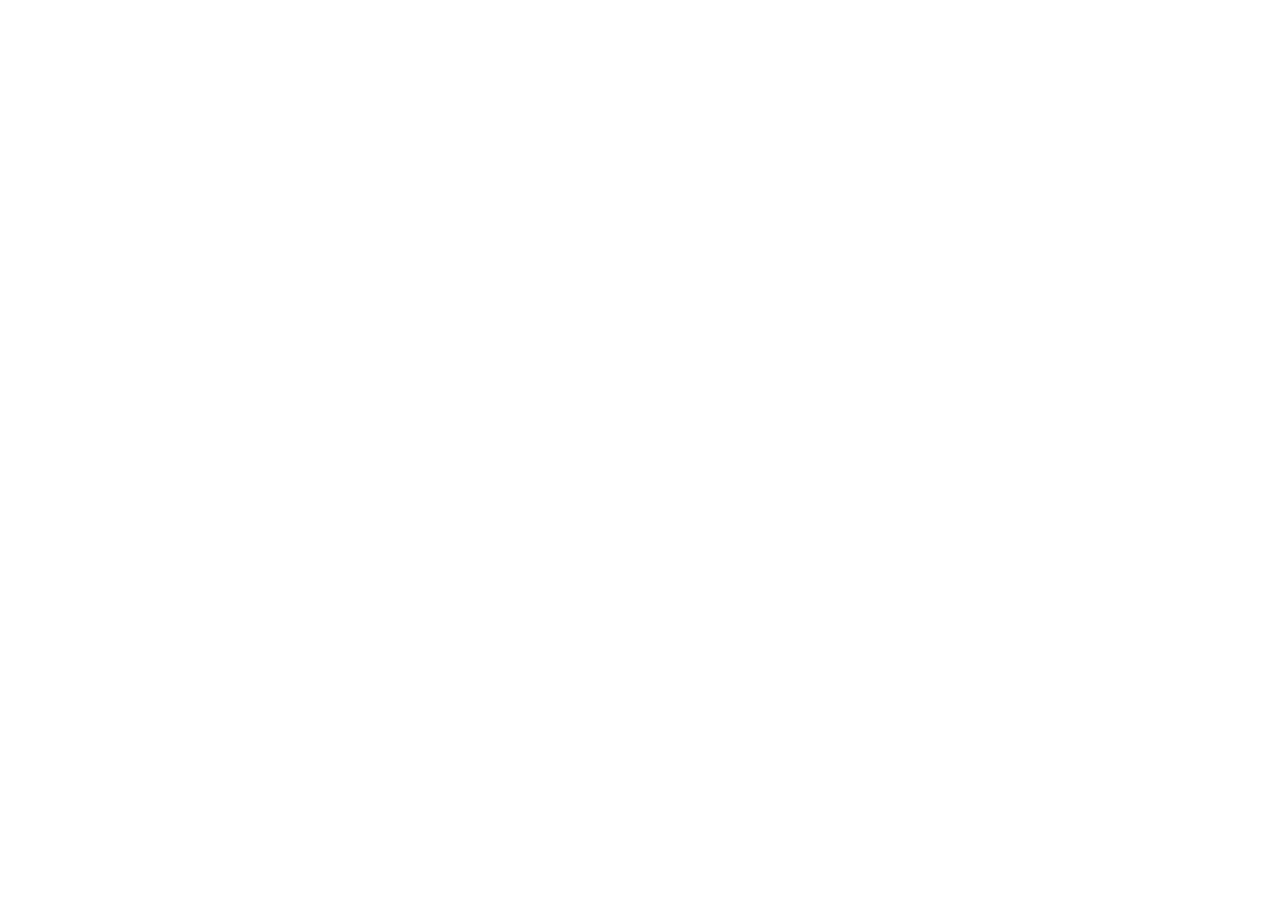
==== index.html @ a4e5b9de "Adicionar arquivos: index.html e README-github-pages.md" ====
<!DOCTYPE html>
<html lang="pt-BR">
<head>
    <meta charset="UTF-8">
    <meta name="viewport" content="width=device-width, initial-scale=1.0">
    <title>Briefing</title>
</head>
<body>
    <!-- Seu arquivo index.html será carregado aqui -->
</body>
</html>
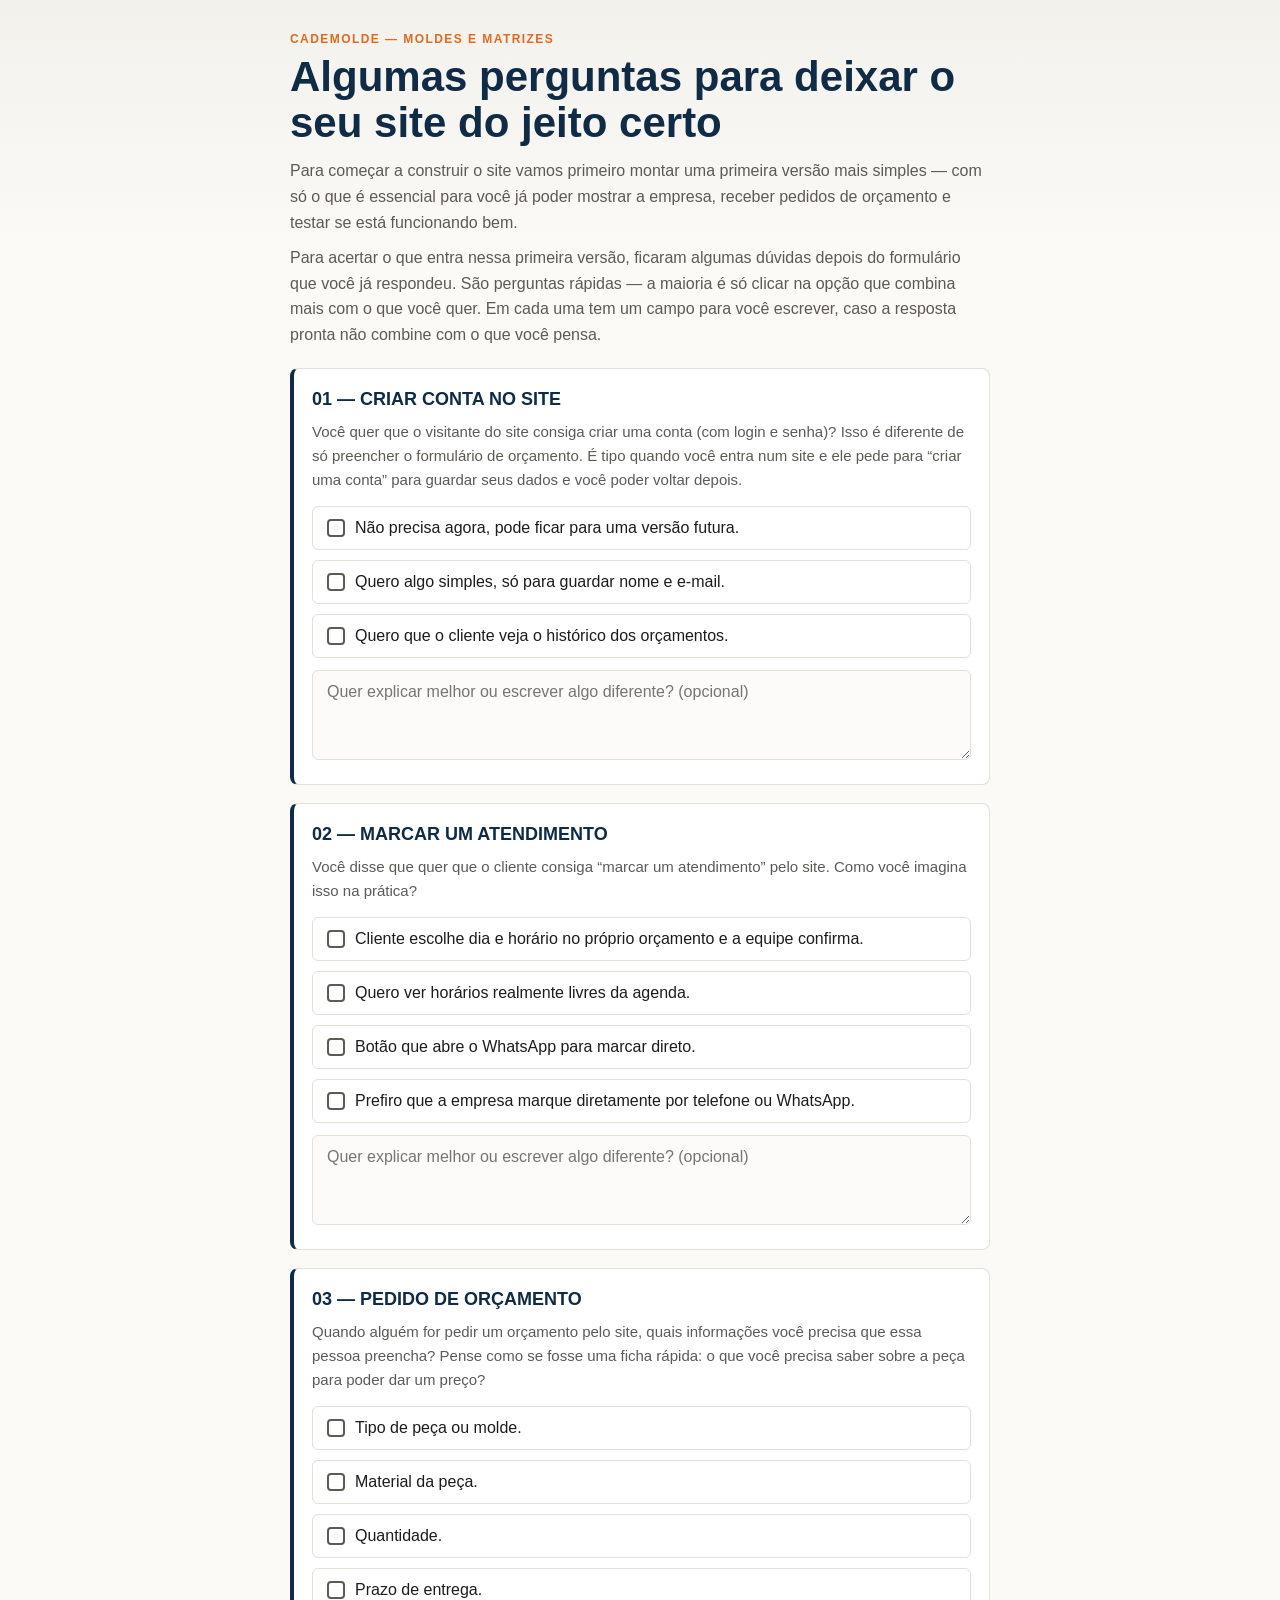
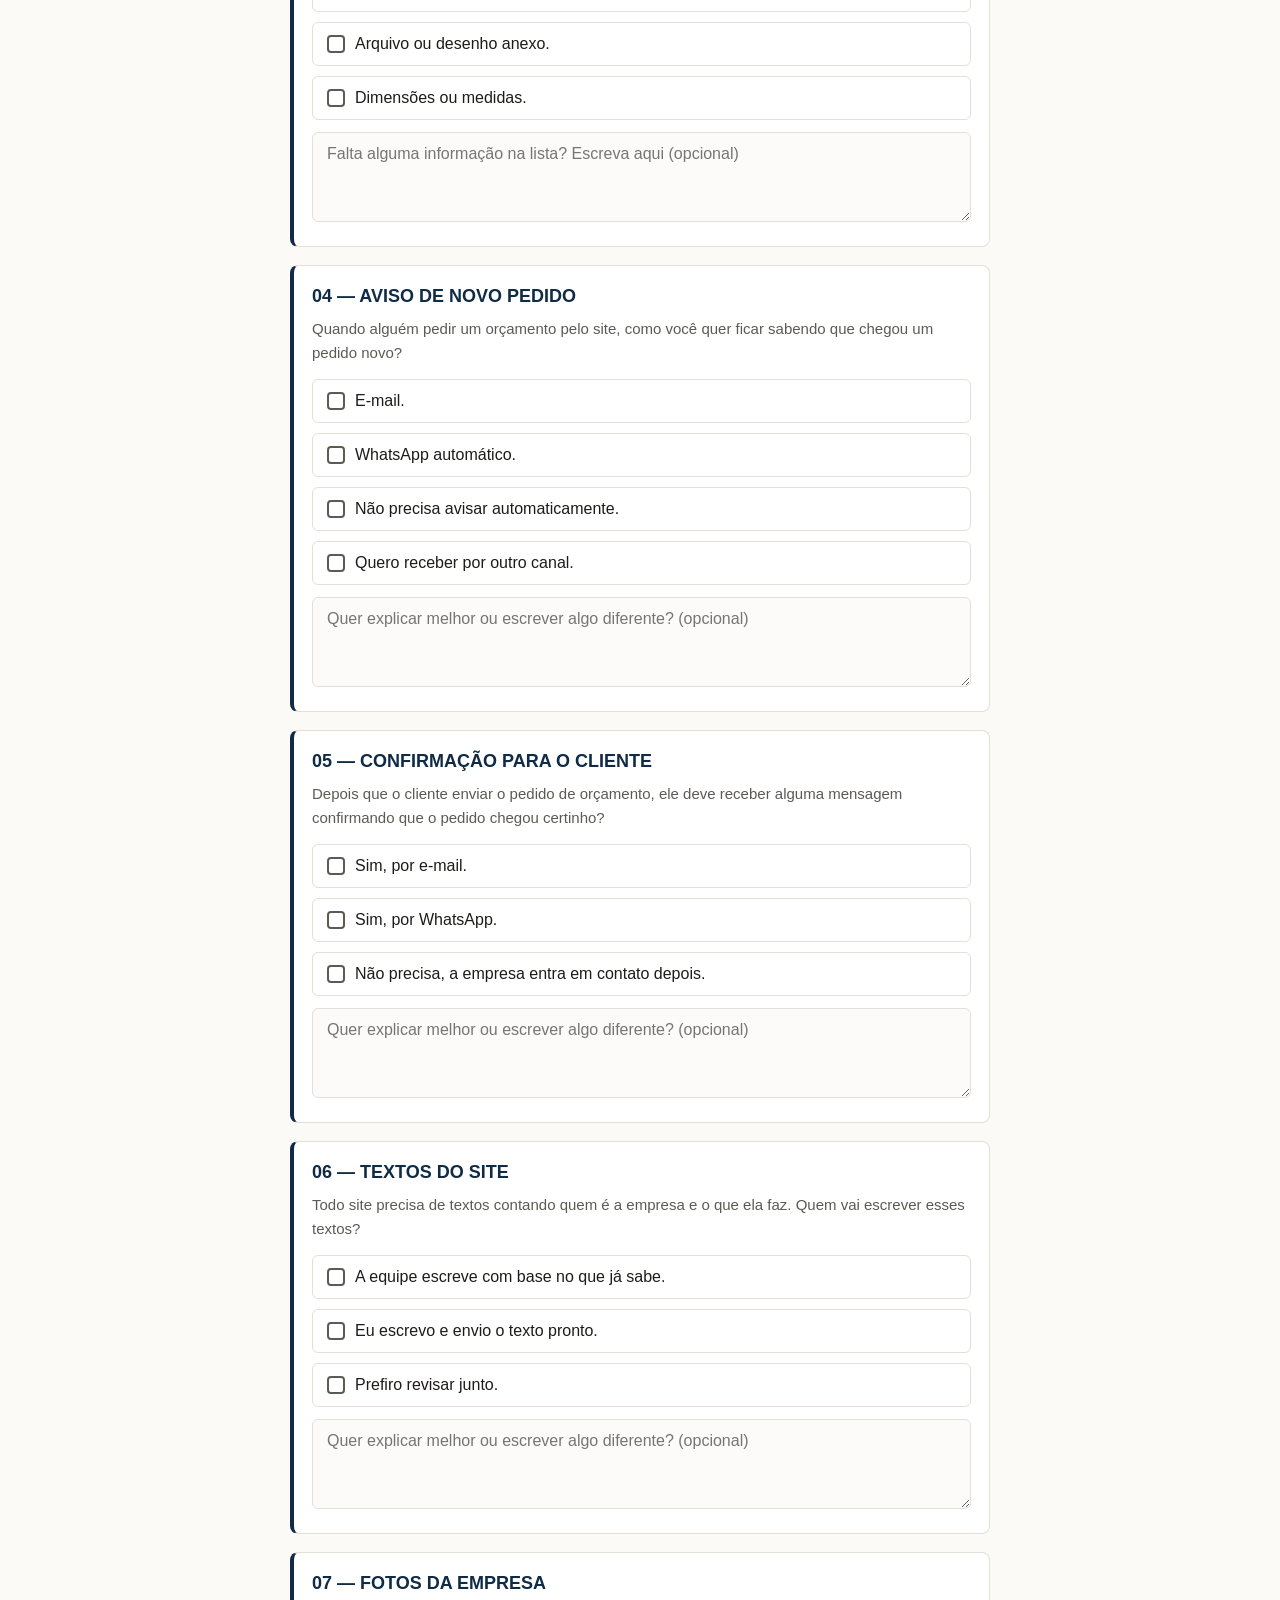
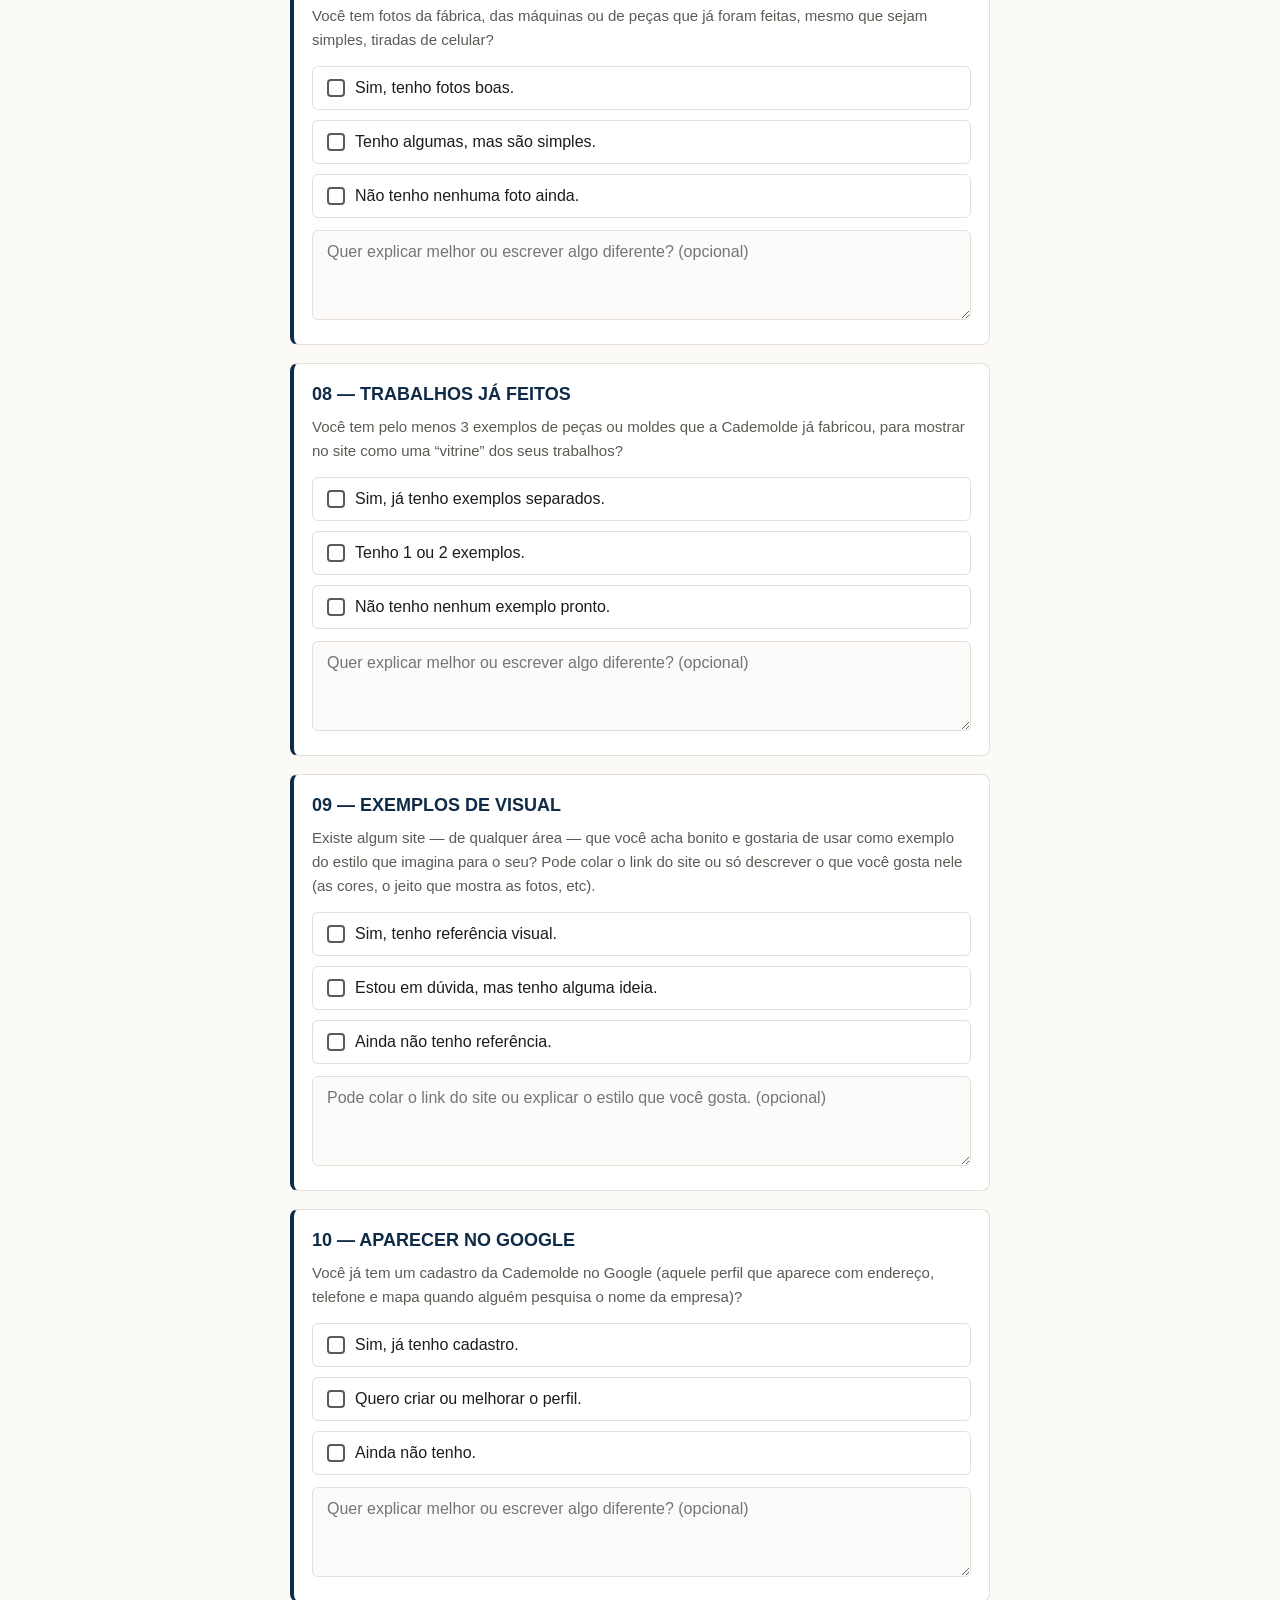
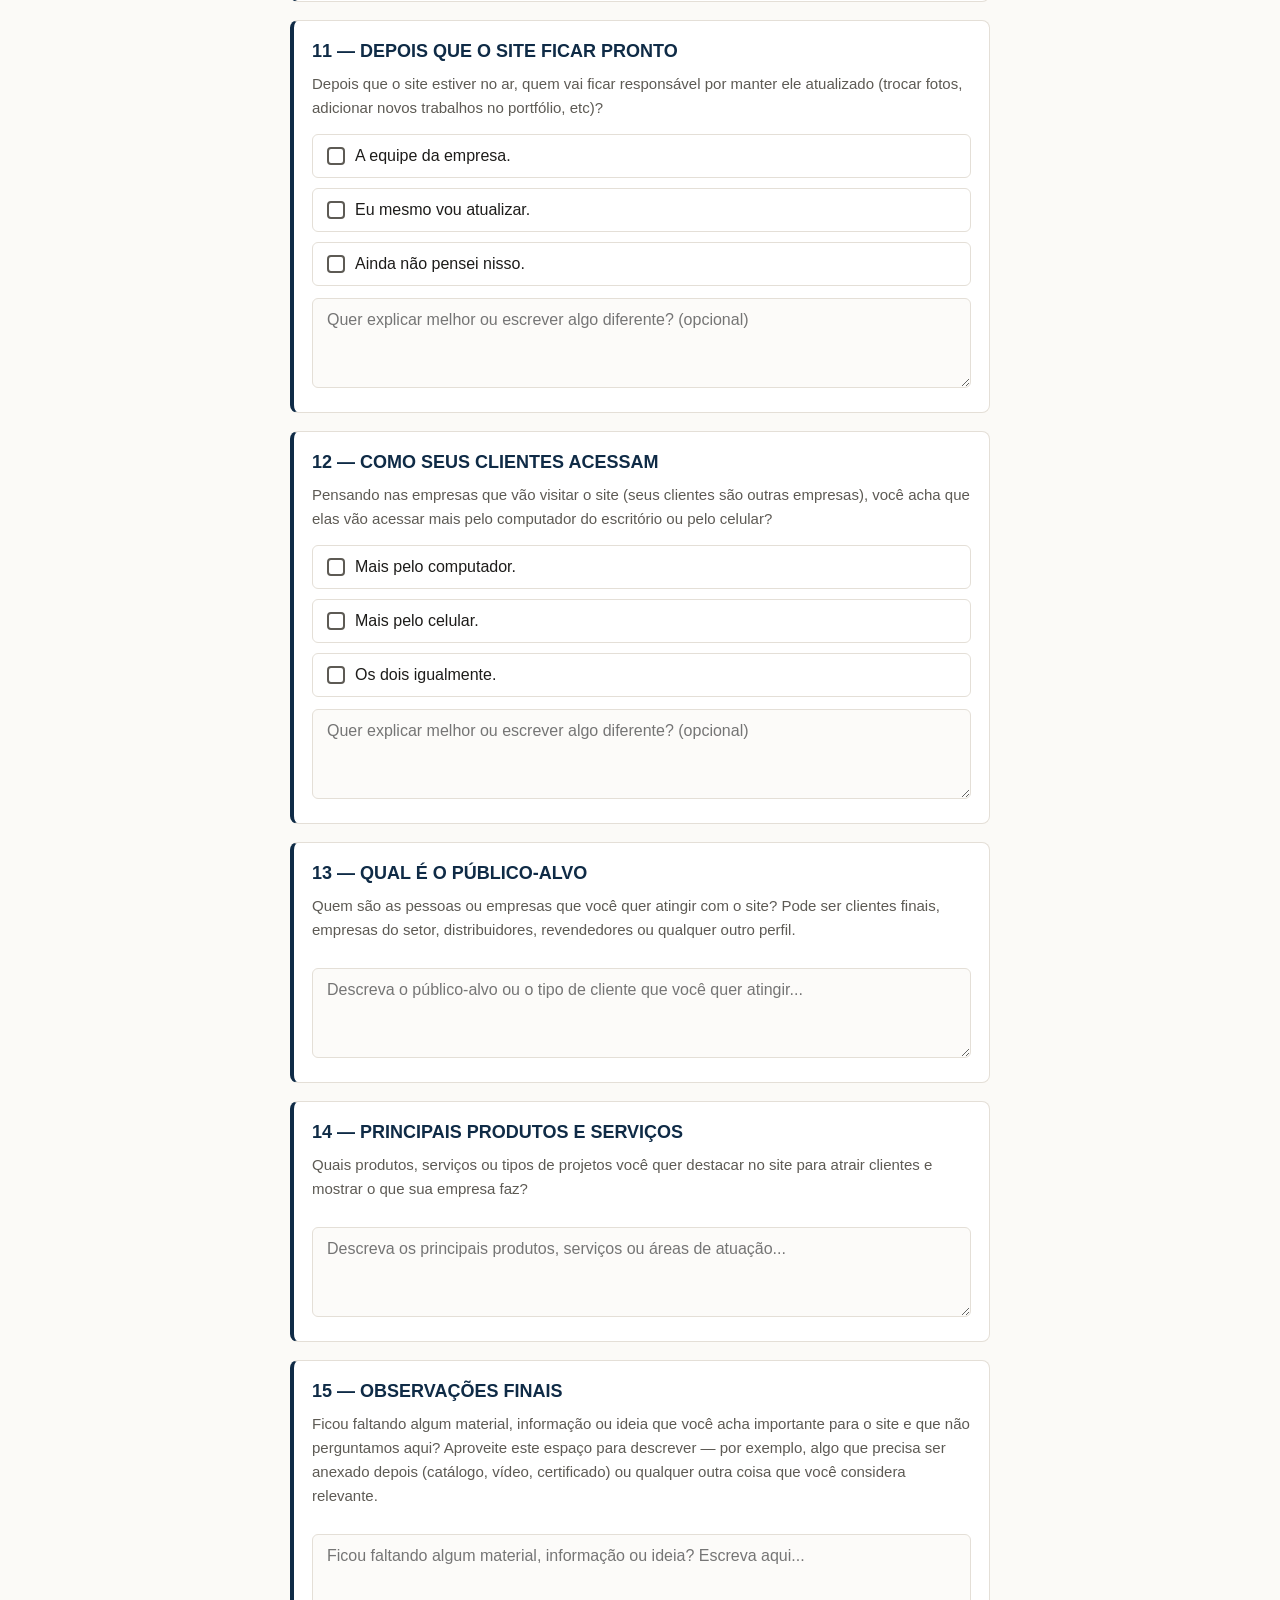
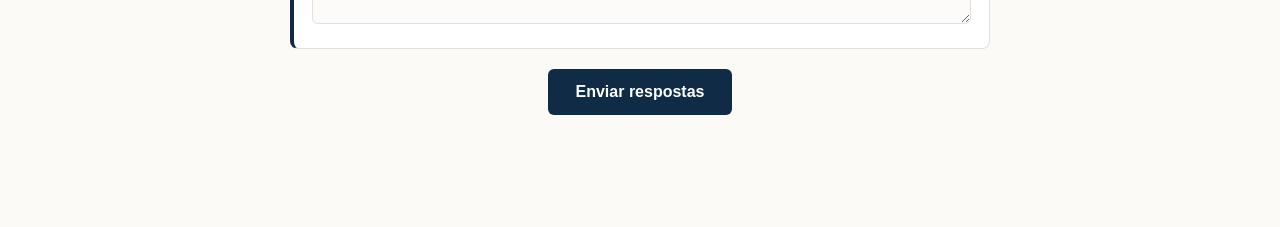
==== commit b60be5bb: "Ajusta briefing com campos de texto e novas perguntas" ====
--- a/index.html
+++ b/index.html
@@ -1,11 +1,426 @@
 <!DOCTYPE html>
 <html lang="pt-BR">
 <head>
-    <meta charset="UTF-8">
-    <meta name="viewport" content="width=device-width, initial-scale=1.0">
-    <title>Briefing</title>
+  <meta charset="UTF-8" />
+  <meta name="viewport" content="width=device-width, initial-scale=1.0" />
+  <title>Briefing Cademolde</title>
+  <style>
+    :root {
+      --navy: #0f2b46;
+      --orange: #e06a1f;
+      --bg: #f5f1ea;
+      --paper: #ffffff;
+      --line: #e4dfd7;
+      --text: #1d1c1a;
+      --muted: #5d5a54;
+      --success: #2f6e4e;
+    }
+
+    * { box-sizing: border-box; }
+    body {
+      margin: 0;
+      background: linear-gradient(180deg, #f3f1ec 0%, #fbfaf7 260px);
+      color: var(--text);
+      font-family: Arial, Helvetica, sans-serif;
+      padding: 32px 18px 80px;
+    }
+    .wrap {
+      max-width: 700px;
+      margin: 0 auto;
+    }
+    .header {
+      margin-bottom: 20px;
+    }
+    .badge {
+      font-size: 12px;
+      text-transform: uppercase;
+      letter-spacing: 0.12em;
+      color: var(--orange);
+      font-weight: 700;
+      margin-bottom: 8px;
+    }
+    h1 {
+      margin: 0 0 12px;
+      font-size: clamp(28px, 4vw, 42px);
+      color: var(--navy);
+      line-height: 1.1;
+    }
+    p {
+      color: var(--muted);
+      line-height: 1.6;
+      margin: 0 0 10px;
+    }
+    .card {
+      background: var(--paper);
+      border: 1px solid var(--line);
+      border-left: 4px solid var(--navy);
+      border-radius: 8px;
+      padding: 20px 18px;
+      margin-bottom: 18px;
+    }
+    .question {
+      font-size: 18px;
+      font-weight: 700;
+      color: var(--navy);
+      margin-bottom: 10px;
+    }
+    .subtitle {
+      color: var(--muted);
+      line-height: 1.6;
+      margin: 0 0 14px;
+      font-size: 15px;
+    }
+    .options {
+      display: flex;
+      flex-direction: column;
+      gap: 10px;
+    }
+    .option {
+      display: flex;
+      align-items: center;
+      gap: 10px;
+      padding: 12px 14px;
+      border: 1px solid var(--line);
+      border-radius: 6px;
+      cursor: pointer;
+      transition: all 0.15s ease;
+      background: #fff;
+    }
+    .option:hover {
+      border-color: var(--navy);
+    }
+    .option.selected {
+      border-color: var(--orange);
+      background: #fff8f2;
+    }
+    .radio-mark {
+      width: 18px;
+      height: 18px;
+      border-radius: 4px;
+      border: 2px solid var(--muted);
+      position: relative;
+      flex-shrink: 0;
+      background: #fff;
+    }
+    .option.selected .radio-mark {
+      border-color: var(--orange);
+      background: #fff8f2;
+    }
+    .option.selected .radio-mark::after {
+      content: "";
+      position: absolute;
+      left: 5px;
+      top: 1px;
+      width: 5px;
+      height: 10px;
+      border: solid var(--orange);
+      border-width: 0 3px 3px 0;
+      transform: rotate(45deg);
+    }
+    textarea, input {
+      width: 100%;
+      padding: 12px 14px;
+      border: 1px solid var(--line);
+      border-radius: 6px;
+      resize: vertical;
+      font: inherit;
+      background: #fcfbf9;
+    }
+    textarea {
+      min-height: 90px;
+      margin-top: 12px;
+    }
+    .submit-area {
+      text-align: center;
+      margin-top: 20px;
+    }
+    button {
+      background: var(--navy);
+      color: white;
+      border: none;
+      border-radius: 6px;
+      padding: 14px 28px;
+      font-size: 16px;
+      font-weight: 700;
+      cursor: pointer;
+    }
+    button:disabled {
+      opacity: 0.7;
+      cursor: not-allowed;
+    }
+    .status {
+      min-height: 20px;
+      margin-top: 12px;
+      color: var(--muted);
+      font-size: 14px;
+    }
+    .success {
+      display: none;
+      text-align: center;
+      background: var(--paper);
+      border: 1px solid var(--line);
+      border-radius: 8px;
+      padding: 28px 18px;
+      margin-top: 20px;
+    }
+    .success.show { display: block; }
+    .success .check {
+      width: 48px;
+      height: 48px;
+      border-radius: 50%;
+      border: 2px solid var(--success);
+      color: var(--success);
+      font-size: 28px;
+      display: flex;
+      align-items: center;
+      justify-content: center;
+      margin: 0 auto 14px;
+    }
+  </style>
 </head>
 <body>
-    <!-- Seu arquivo index.html será carregado aqui -->
+  <div class="wrap">
+    <div class="header">
+      <div class="badge">CADEMOLDE — MOLDES E MATRIZES</div>
+      <h1>Algumas perguntas para deixar o seu site do jeito certo</h1>
+      <p>Para começar a construir o site vamos primeiro montar uma primeira versão mais simples — com só o que é essencial para você já poder mostrar a empresa, receber pedidos de orçamento e testar se está funcionando bem.</p>
+      <p>Para acertar o que entra nessa primeira versão, ficaram algumas dúvidas depois do formulário que você já respondeu. São perguntas rápidas — a maioria é só clicar na opção que combina mais com o que você quer. Em cada uma tem um campo para você escrever, caso a resposta pronta não combine com o que você pensa.</p>
+    </div>
+
+    <form id="briefingForm">
+      <div class="card">
+        <div class="question">01 — CRIAR CONTA NO SITE</div>
+        <p class="subtitle">Você quer que o visitante do site consiga criar uma conta (com login e senha)? Isso é diferente de só preencher o formulário de orçamento. É tipo quando você entra num site e ele pede para “criar uma conta” para guardar seus dados e você poder voltar depois.</p>
+        <div class="options">
+          <label class="option"><span class="radio-mark"></span><span>Não precisa agora, pode ficar para uma versão futura.</span></label>
+          <label class="option"><span class="radio-mark"></span><span>Quero algo simples, só para guardar nome e e-mail.</span></label>
+          <label class="option"><span class="radio-mark"></span><span>Quero que o cliente veja o histórico dos orçamentos.</span></label>
+        </div>
+        <textarea class="custom-answer" placeholder="Quer explicar melhor ou escrever algo diferente? (opcional)"></textarea>
+      </div>
+
+      <div class="card">
+        <div class="question">02 — MARCAR UM ATENDIMENTO</div>
+        <p class="subtitle">Você disse que quer que o cliente consiga “marcar um atendimento” pelo site. Como você imagina isso na prática?</p>
+        <div class="options">
+          <label class="option"><span class="radio-mark"></span><span>Cliente escolhe dia e horário no próprio orçamento e a equipe confirma.</span></label>
+          <label class="option"><span class="radio-mark"></span><span>Quero ver horários realmente livres da agenda.</span></label>
+          <label class="option"><span class="radio-mark"></span><span>Botão que abre o WhatsApp para marcar direto.</span></label>
+          <label class="option"><span class="radio-mark"></span><span>Prefiro que a empresa marque diretamente por telefone ou WhatsApp.</span></label>
+        </div>
+        <textarea class="custom-answer" placeholder="Quer explicar melhor ou escrever algo diferente? (opcional)"></textarea>
+      </div>
+
+      <div class="card">
+        <div class="question">03 — PEDIDO DE ORÇAMENTO</div>
+        <p class="subtitle">Quando alguém for pedir um orçamento pelo site, quais informações você precisa que essa pessoa preencha? Pense como se fosse uma ficha rápida: o que você precisa saber sobre a peça para poder dar um preço?</p>
+        <div class="options">
+          <label class="option"><span class="radio-mark"></span><span>Tipo de peça ou molde.</span></label>
+          <label class="option"><span class="radio-mark"></span><span>Material da peça.</span></label>
+          <label class="option"><span class="radio-mark"></span><span>Quantidade.</span></label>
+          <label class="option"><span class="radio-mark"></span><span>Prazo de entrega.</span></label>
+          <label class="option"><span class="radio-mark"></span><span>Arquivo ou desenho anexo.</span></label>
+          <label class="option"><span class="radio-mark"></span><span>Dimensões ou medidas.</span></label>
+        </div>
+        <textarea class="custom-answer" placeholder="Falta alguma informação na lista? Escreva aqui (opcional)"></textarea>
+      </div>
+
+      <div class="card">
+        <div class="question">04 — AVISO DE NOVO PEDIDO</div>
+        <p class="subtitle">Quando alguém pedir um orçamento pelo site, como você quer ficar sabendo que chegou um pedido novo?</p>
+        <div class="options">
+          <label class="option"><span class="radio-mark"></span><span>E-mail.</span></label>
+          <label class="option"><span class="radio-mark"></span><span>WhatsApp automático.</span></label>
+          <label class="option"><span class="radio-mark"></span><span>Não precisa avisar automaticamente.</span></label>
+          <label class="option"><span class="radio-mark"></span><span>Quero receber por outro canal.</span></label>
+        </div>
+        <textarea class="custom-answer" placeholder="Quer explicar melhor ou escrever algo diferente? (opcional)"></textarea>
+      </div>
+
+      <div class="card">
+        <div class="question">05 — CONFIRMAÇÃO PARA O CLIENTE</div>
+        <p class="subtitle">Depois que o cliente enviar o pedido de orçamento, ele deve receber alguma mensagem confirmando que o pedido chegou certinho?</p>
+        <div class="options">
+          <label class="option"><span class="radio-mark"></span><span>Sim, por e-mail.</span></label>
+          <label class="option"><span class="radio-mark"></span><span>Sim, por WhatsApp.</span></label>
+          <label class="option"><span class="radio-mark"></span><span>Não precisa, a empresa entra em contato depois.</span></label>
+        </div>
+        <textarea class="custom-answer" placeholder="Quer explicar melhor ou escrever algo diferente? (opcional)"></textarea>
+      </div>
+
+      <div class="card">
+        <div class="question">06 — TEXTOS DO SITE</div>
+        <p class="subtitle">Todo site precisa de textos contando quem é a empresa e o que ela faz. Quem vai escrever esses textos?</p>
+        <div class="options">
+          <label class="option"><span class="radio-mark"></span><span>A equipe escreve com base no que já sabe.</span></label>
+          <label class="option"><span class="radio-mark"></span><span>Eu escrevo e envio o texto pronto.</span></label>
+          <label class="option"><span class="radio-mark"></span><span>Prefiro revisar junto.</span></label>
+        </div>
+        <textarea class="custom-answer" placeholder="Quer explicar melhor ou escrever algo diferente? (opcional)"></textarea>
+      </div>
+
+      <div class="card">
+        <div class="question">07 — FOTOS DA EMPRESA</div>
+        <p class="subtitle">Você tem fotos da fábrica, das máquinas ou de peças que já foram feitas, mesmo que sejam simples, tiradas de celular?</p>
+        <div class="options">
+          <label class="option"><span class="radio-mark"></span><span>Sim, tenho fotos boas.</span></label>
+          <label class="option"><span class="radio-mark"></span><span>Tenho algumas, mas são simples.</span></label>
+          <label class="option"><span class="radio-mark"></span><span>Não tenho nenhuma foto ainda.</span></label>
+        </div>
+        <textarea class="custom-answer" placeholder="Quer explicar melhor ou escrever algo diferente? (opcional)"></textarea>
+      </div>
+
+      <div class="card">
+        <div class="question">08 — TRABALHOS JÁ FEITOS</div>
+        <p class="subtitle">Você tem pelo menos 3 exemplos de peças ou moldes que a Cademolde já fabricou, para mostrar no site como uma “vitrine” dos seus trabalhos?</p>
+        <div class="options">
+          <label class="option"><span class="radio-mark"></span><span>Sim, já tenho exemplos separados.</span></label>
+          <label class="option"><span class="radio-mark"></span><span>Tenho 1 ou 2 exemplos.</span></label>
+          <label class="option"><span class="radio-mark"></span><span>Não tenho nenhum exemplo pronto.</span></label>
+        </div>
+        <textarea class="custom-answer" placeholder="Quer explicar melhor ou escrever algo diferente? (opcional)"></textarea>
+      </div>
+
+      <div class="card">
+        <div class="question">09 — EXEMPLOS DE VISUAL</div>
+        <p class="subtitle">Existe algum site — de qualquer área — que você acha bonito e gostaria de usar como exemplo do estilo que imagina para o seu? Pode colar o link do site ou só descrever o que você gosta nele (as cores, o jeito que mostra as fotos, etc).</p>
+        <div class="options">
+          <label class="option"><span class="radio-mark"></span><span>Sim, tenho referência visual.</span></label>
+          <label class="option"><span class="radio-mark"></span><span>Estou em dúvida, mas tenho alguma ideia.</span></label>
+          <label class="option"><span class="radio-mark"></span><span>Ainda não tenho referência.</span></label>
+        </div>
+        <textarea class="custom-answer" placeholder="Pode colar o link do site ou explicar o estilo que você gosta. (opcional)"></textarea>
+      </div>
+
+      <div class="card">
+        <div class="question">10 — APARECER NO GOOGLE</div>
+        <p class="subtitle">Você já tem um cadastro da Cademolde no Google (aquele perfil que aparece com endereço, telefone e mapa quando alguém pesquisa o nome da empresa)?</p>
+        <div class="options">
+          <label class="option"><span class="radio-mark"></span><span>Sim, já tenho cadastro.</span></label>
+          <label class="option"><span class="radio-mark"></span><span>Quero criar ou melhorar o perfil.</span></label>
+          <label class="option"><span class="radio-mark"></span><span>Ainda não tenho.</span></label>
+        </div>
+        <textarea class="custom-answer" placeholder="Quer explicar melhor ou escrever algo diferente? (opcional)"></textarea>
+      </div>
+
+      <div class="card">
+        <div class="question">11 — DEPOIS QUE O SITE FICAR PRONTO</div>
+        <p class="subtitle">Depois que o site estiver no ar, quem vai ficar responsável por manter ele atualizado (trocar fotos, adicionar novos trabalhos no portfólio, etc)?</p>
+        <div class="options">
+          <label class="option"><span class="radio-mark"></span><span>A equipe da empresa.</span></label>
+          <label class="option"><span class="radio-mark"></span><span>Eu mesmo vou atualizar.</span></label>
+          <label class="option"><span class="radio-mark"></span><span>Ainda não pensei nisso.</span></label>
+        </div>
+        <textarea class="custom-answer" placeholder="Quer explicar melhor ou escrever algo diferente? (opcional)"></textarea>
+      </div>
+
+      <div class="card">
+        <div class="question">12 — COMO SEUS CLIENTES ACESSAM</div>
+        <p class="subtitle">Pensando nas empresas que vão visitar o site (seus clientes são outras empresas), você acha que elas vão acessar mais pelo computador do escritório ou pelo celular?</p>
+        <div class="options">
+          <label class="option"><span class="radio-mark"></span><span>Mais pelo computador.</span></label>
+          <label class="option"><span class="radio-mark"></span><span>Mais pelo celular.</span></label>
+          <label class="option"><span class="radio-mark"></span><span>Os dois igualmente.</span></label>
+        </div>
+        <textarea class="custom-answer" placeholder="Quer explicar melhor ou escrever algo diferente? (opcional)"></textarea>
+      </div>
+
+      <div class="card">
+        <div class="question">13 — QUAL É O PÚBLICO-ALVO</div>
+        <p class="subtitle">Quem são as pessoas ou empresas que você quer atingir com o site? Pode ser clientes finais, empresas do setor, distribuidores, revendedores ou qualquer outro perfil.</p>
+        <textarea class="custom-answer" placeholder="Descreva o público-alvo ou o tipo de cliente que você quer atingir..."></textarea>
+      </div>
+
+      <div class="card">
+        <div class="question">14 — PRINCIPAIS PRODUTOS E SERVIÇOS</div>
+        <p class="subtitle">Quais produtos, serviços ou tipos de projetos você quer destacar no site para atrair clientes e mostrar o que sua empresa faz?</p>
+        <textarea class="custom-answer" placeholder="Descreva os principais produtos, serviços ou áreas de atuação..."></textarea>
+      </div>
+
+      <div class="card">
+        <div class="question">15 — OBSERVAÇÕES FINAIS</div>
+        <p class="subtitle">Ficou faltando algum material, informação ou ideia que você acha importante para o site e que não perguntamos aqui? Aproveite este espaço para descrever — por exemplo, algo que precisa ser anexado depois (catálogo, vídeo, certificado) ou qualquer outra coisa que você considera relevante.</p>
+        <textarea class="custom-answer" placeholder="Ficou faltando algum material, informação ou ideia? Escreva aqui..."></textarea>
+      </div>
+
+      <div class="submit-area">
+        <button type="submit" id="submitBtn">Enviar respostas</button>
+        <div class="status" id="statusMsg"></div>
+      </div>
+    </form>
+
+    <div class="success" id="successBox">
+      <div class="check">✓</div>
+      <h2>Respostas enviadas</h2>
+      <p>Obrigado! As respostas foram registradas com sucesso.</p>
+    </div>
+  </div>
+
+  <script>
+    const API_URL = 'https://script.google.com/macros/s/AKfycbwi3dADa8dXojrLWFOlfvj0ECVOt5zIyfePIeyRYryMMS3diNeSERUWFTEoS9Yx78p2Bw/exec';
+
+    const form = document.getElementById('briefingForm');
+    const submitBtn = document.getElementById('submitBtn');
+    const statusMsg = document.getElementById('statusMsg');
+    const successBox = document.getElementById('successBox');
+
+    document.querySelectorAll('.option').forEach(option => {
+      option.addEventListener('click', () => {
+        option.classList.toggle('selected');
+      });
+    });
+
+    form.addEventListener('submit', async (event) => {
+      event.preventDefault();
+      const payload = { timestamp: new Date().toISOString() };
+
+      form.querySelectorAll('.card').forEach((card, index) => {
+        const questionText = card.querySelector('.question')?.textContent || `Pergunta ${index + 1}`;
+        const selected = Array.from(card.querySelectorAll('.option.selected')).map(el => el.textContent.trim());
+        const customInput = card.querySelector('.custom-answer');
+        const customText = customInput ? customInput.value.trim() : '';
+
+        if (selected.length > 0) {
+          payload[questionText] = selected.join('; ');
+        } else if (customText) {
+          payload[questionText] = customText;
+        } else {
+          payload[questionText] = '';
+        }
+
+        if (customText) {
+          payload[`${questionText} - Observação`] = customText;
+        }
+      });
+
+      submitBtn.disabled = true;
+      statusMsg.textContent = 'Enviando respostas...';
+
+      try {
+        if (API_URL.includes('SEU_ID')) {
+          throw new Error('URL do Apps Script ainda não foi configurada.');
+        }
+
+        const response = await fetch(API_URL, {
+          method: 'POST',
+          mode: 'cors',
+          headers: { 'Content-Type': 'application/json' },
+          body: JSON.stringify(payload)
+        });
+
+        if (!response.ok) {
+          throw new Error('Erro na requisição');
+        }
+
+        form.style.display = 'none';
+        successBox.classList.add('show');
+        statusMsg.textContent = '';
+      } catch (error) {
+        statusMsg.textContent = 'Ainda falta configurar a URL pública para salvar as respostas. Siga as instruções do README.';
+        submitBtn.disabled = false;
+      }
+    });
+  </script>
 </body>
-</html>+</html>
+
